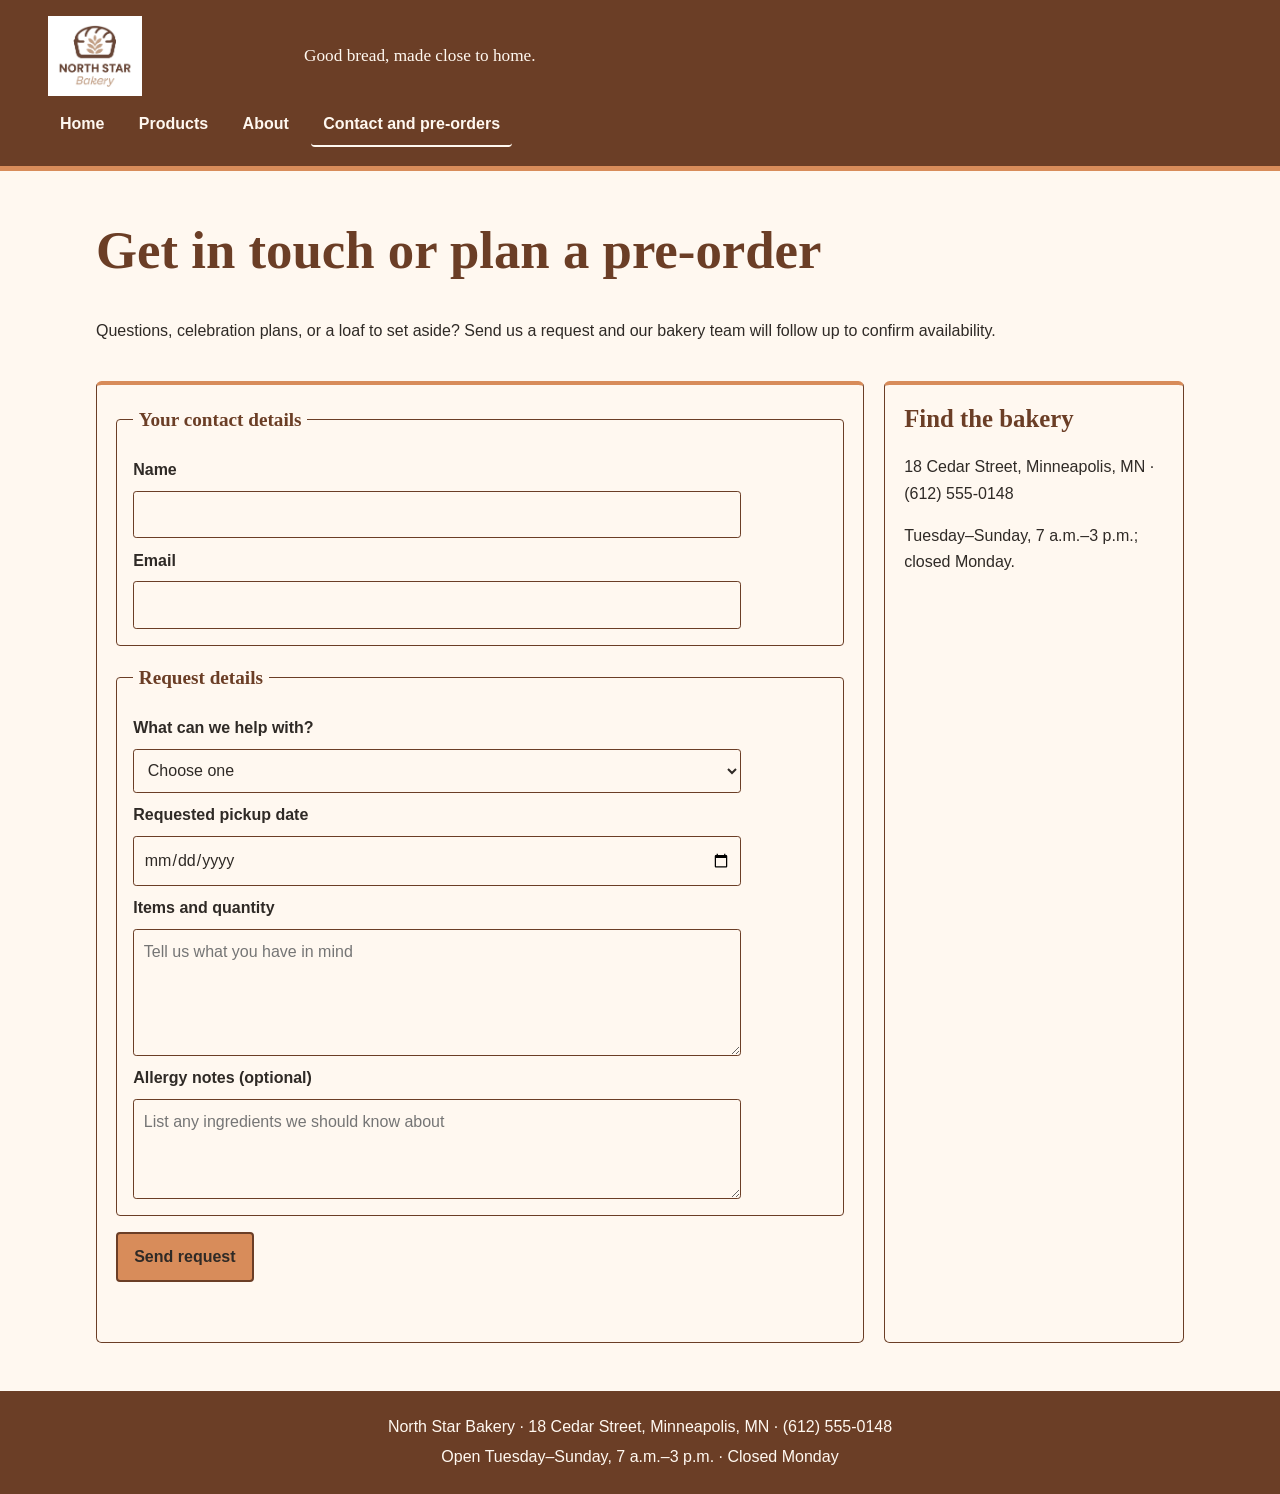
==== contact.html @ 90166654 "Add files via upload" ====
<!DOCTYPE html>
<html lang="en">
<head>
  <meta charset="utf-8">
  <meta name="viewport" content="width=device-width, initial-scale=1">
  <meta name="description" content="Contact North Star Bakery or request bread, pastry, and celebration cake pre-orders.">
  <link rel="stylesheet" href="styles.css">
  <title>Contact and pre-orders | North Star Bakery</title>
</head>
<body>
  <a class="skip-link" href="#main-content">Skip to content</a>
  <header class="site-header">
    <a href="index.html" aria-label="North Star Bakery home"><img src="assets/bakery-logo.png" alt="North Star Bakery"></a>
    <p>Good bread, made close to home.</p>
    <nav class="site-nav" aria-label="Main navigation">
      <ul>
        <li><a href="index.html">Home</a></li>
        <li><a href="services.html">Products</a></li>
        <li><a href="about.html">About</a></li>
        <li><a href="contact.html" aria-current="page">Contact and pre-orders</a></li>
      </ul>
    </nav>
  </header>
  <main id="main-content">
    <h1>Get in touch or plan a pre-order</h1>
    <div class="content-grid">
      <p>Questions, celebration plans, or a loaf to set aside? Send us a request and our bakery team will follow up to confirm availability.</p>
      <form id="preorder-form" action="#" method="get">
        <fieldset>
          <legend>Your contact details</legend>
          <label for="name">Name</label><input id="name" name="name" type="text" autocomplete="name" required minlength="2">
          <label for="email">Email</label><input id="email" name="email" type="email" autocomplete="email" required>
        </fieldset>
        <fieldset>
          <legend>Request details</legend>
          <label for="request-type">What can we help with?</label>
          <select id="request-type" name="request-type" required><option value="">Choose one</option><option value="pre-order">Pre-order</option><option value="question">General question</option><option value="event">Event or cake inquiry</option></select>
          <label for="pickup-date">Requested pickup date</label><input id="pickup-date" name="pickup-date" type="date" required>
          <label for="details">Items and quantity</label><textarea id="details" name="details" rows="4" required minlength="5" placeholder="Tell us what you have in mind"></textarea>
          <label for="allergies">Allergy notes (optional)</label><textarea id="allergies" name="allergies" rows="3" placeholder="List any ingredients we should know about"></textarea>
        </fieldset>
        <button type="submit">Send request</button>
        <p id="form-status" class="form-status" role="status" aria-live="polite"></p>
      </form>
      <section><h2>Find the bakery</h2><p>18 Cedar Street, Minneapolis, MN · (612) 555-0148</p><p>Tuesday–Sunday, 7 a.m.–3 p.m.; closed Monday.</p></section>
    </div>
  </main>
  <footer class="site-footer">
    <p>North Star Bakery · 18 Cedar Street, Minneapolis, MN · (612) 555-0148</p>
    <p>Open Tuesday–Sunday, 7 a.m.–3 p.m. · Closed Monday</p>
  </footer>
  <script>
    const preorderForm = document.querySelector('#preorder-form');
    const formStatus = document.querySelector('#form-status');

    preorderForm.addEventListener('submit', (event) => {
      event.preventDefault();
      const name = new FormData(preorderForm).get('name').trim();
      formStatus.textContent = `Thanks, ${name}. Your request is ready for the bakery team to review.`;
      preorderForm.reset();
    });
  </script>
</body>
</html>
---- styles.css ----
/* North Star Bakery: a warm, readable palette shared across every page. */
:root {
  color-scheme: light;
  --cream: #FFF8F0;
  --brown: #6B3E26;
  --peach: #D88C5A;
  --charcoal: #2F2A26;
  --accent-dark: #B65F32;
  --content-width: 68rem;
}

* { box-sizing: border-box; }
html { scroll-behavior: smooth; }
body {
  margin: 0;
  min-height: 100vh;
  display: flex;
  flex-direction: column;
  background: var(--cream);
  color: var(--charcoal);
  font-family: Arial, Helvetica, sans-serif;
  font-size: 1rem;
  line-height: 1.65;
}
img { display: block; max-width: 100%; height: auto; }
a { color: var(--brown); text-decoration-thickness: 0.08em; text-underline-offset: 0.18em; }
a:hover { color: var(--charcoal); }
a:focus-visible, button:focus-visible, input:focus-visible, select:focus-visible, textarea:focus-visible {
  outline: 3px solid var(--peach);
  outline-offset: 3px;
}
.skip-link {
  position: absolute; top: 0.5rem; left: 0.5rem; z-index: 2;
  padding: 0.55rem 0.8rem; transform: translateY(-160%);
  background: var(--cream); color: var(--charcoal); border: 2px solid var(--brown);
}
.skip-link:focus { transform: translateY(0); }
.site-header {
  padding: 1rem clamp(1rem, 4vw, 3rem) 1.2rem;
  background: var(--brown); color: var(--cream);
  border-bottom: 0.35rem solid var(--peach);
}
.site-header > a:first-child { display: inline-block; }
.site-header img { width: min(14rem, 65vw); max-height: 5rem; object-fit: contain; object-position: left center; }
.site-header p { margin: 0.45rem 0 1rem; font-family: Georgia, 'Times New Roman', serif; font-size: 1.08rem; }
.site-nav ul {
  display: flex; flex-wrap: wrap; gap: 0.4rem;
  margin: 0; padding: 0; list-style: none;
}
.site-nav a {
  display: block; padding: 0.45rem 0.75rem; border-radius: 0.25rem;
  color: var(--cream); font-weight: 700; text-decoration: none;
}
.site-nav a:hover, .site-nav a:focus-visible { background: var(--peach); color: var(--charcoal); }
.site-nav a[aria-current="page"] { border-bottom: 2px solid var(--cream); }
main { width: min(100% - 2rem, var(--content-width)); margin: 0 auto; padding: 2rem 0 3rem; flex: 1; }
h1, h2 { color: var(--brown); font-family: Georgia, 'Times New Roman', serif; line-height: 1.2; }
h1 { margin: 0 0 1.25rem; font-size: clamp(2rem, 7vw, 3.3rem); }
h2 { margin-top: 0; font-size: 1.55rem; }
.content-grid { display: flex; flex-direction: column; gap: 1.1rem; }
.content-grid > p, .content-grid > audio { width: 100%; }
.content-grid > section, .content-grid > figure, .content-grid > form {
  margin: 0; padding: 1.2rem; border: 1px solid var(--brown);
  border-top: 0.3rem solid var(--peach); border-radius: 0.35rem;
  background: var(--cream);
}
.content-grid section img { margin-top: 0.8rem; border-radius: 0.2rem; }
.content-grid picture, .content-grid figure img { display: block; }
.content-grid figure figcaption { margin-top: 0.8rem; color: var(--brown); font-style: italic; }
audio { width: min(100%, 35rem); }
form { width: 100%; }
fieldset { display: grid; gap: 0.25rem; margin: 0 0 1rem; padding: 1rem; border: 1px solid var(--brown); border-radius: 0.25rem; }
legend { padding: 0 0.35rem; color: var(--brown); font-family: Georgia, 'Times New Roman', serif; font-size: 1.2rem; font-weight: 700; }
label { display: inline-block; margin: 0.35rem 0 0.2rem; font-weight: 700; }
input, select, textarea {
  width: 100%; max-width: 38rem; min-height: 2.75rem; padding: 0.6rem;
  border: 1px solid var(--brown); border-radius: 0.2rem;
  background: var(--cream); color: var(--charcoal); font: inherit;
}
textarea { min-height: 6rem; resize: vertical; }
button {
  min-height: 2.8rem; padding: 0.6rem 1rem; border: 2px solid var(--brown);
  border-radius: 0.25rem; background: var(--peach); color: var(--charcoal);
  font: inherit; font-weight: 700; cursor: pointer;
}
button:hover { background: var(--brown); color: var(--cream); }
.text-link { font-weight: 700; }
.form-status { min-height: 1.65em; margin: 0.9rem 0 0; color: var(--accent-dark); font-weight: 700; }
.site-footer { padding: 1.2rem 1rem; background: var(--brown); color: var(--cream); text-align: center; }
.site-footer p { margin: 0.25rem auto; }

@media (min-width: 48rem) {
  .site-header { display: flex; align-items: center; flex-wrap: wrap; gap: 0.5rem 2rem; }
  .site-header > a:first-child { flex: 0 0 auto; }
  .site-header p { flex: 1 1 15rem; margin: 0; }
  .site-nav { flex: 1 0 100%; }
  .site-nav ul { gap: 0.65rem; }
  main { padding-top: 3rem; }
  .content-grid { flex-direction: row; flex-wrap: wrap; align-items: stretch; gap: 1.25rem; }
  .content-grid > p { flex: 1 1 100%; }
  .content-grid > section, .content-grid > figure { flex: 1 1 18rem; }
  .content-grid > form { flex: 1 1 100%; max-width: 48rem; }
}
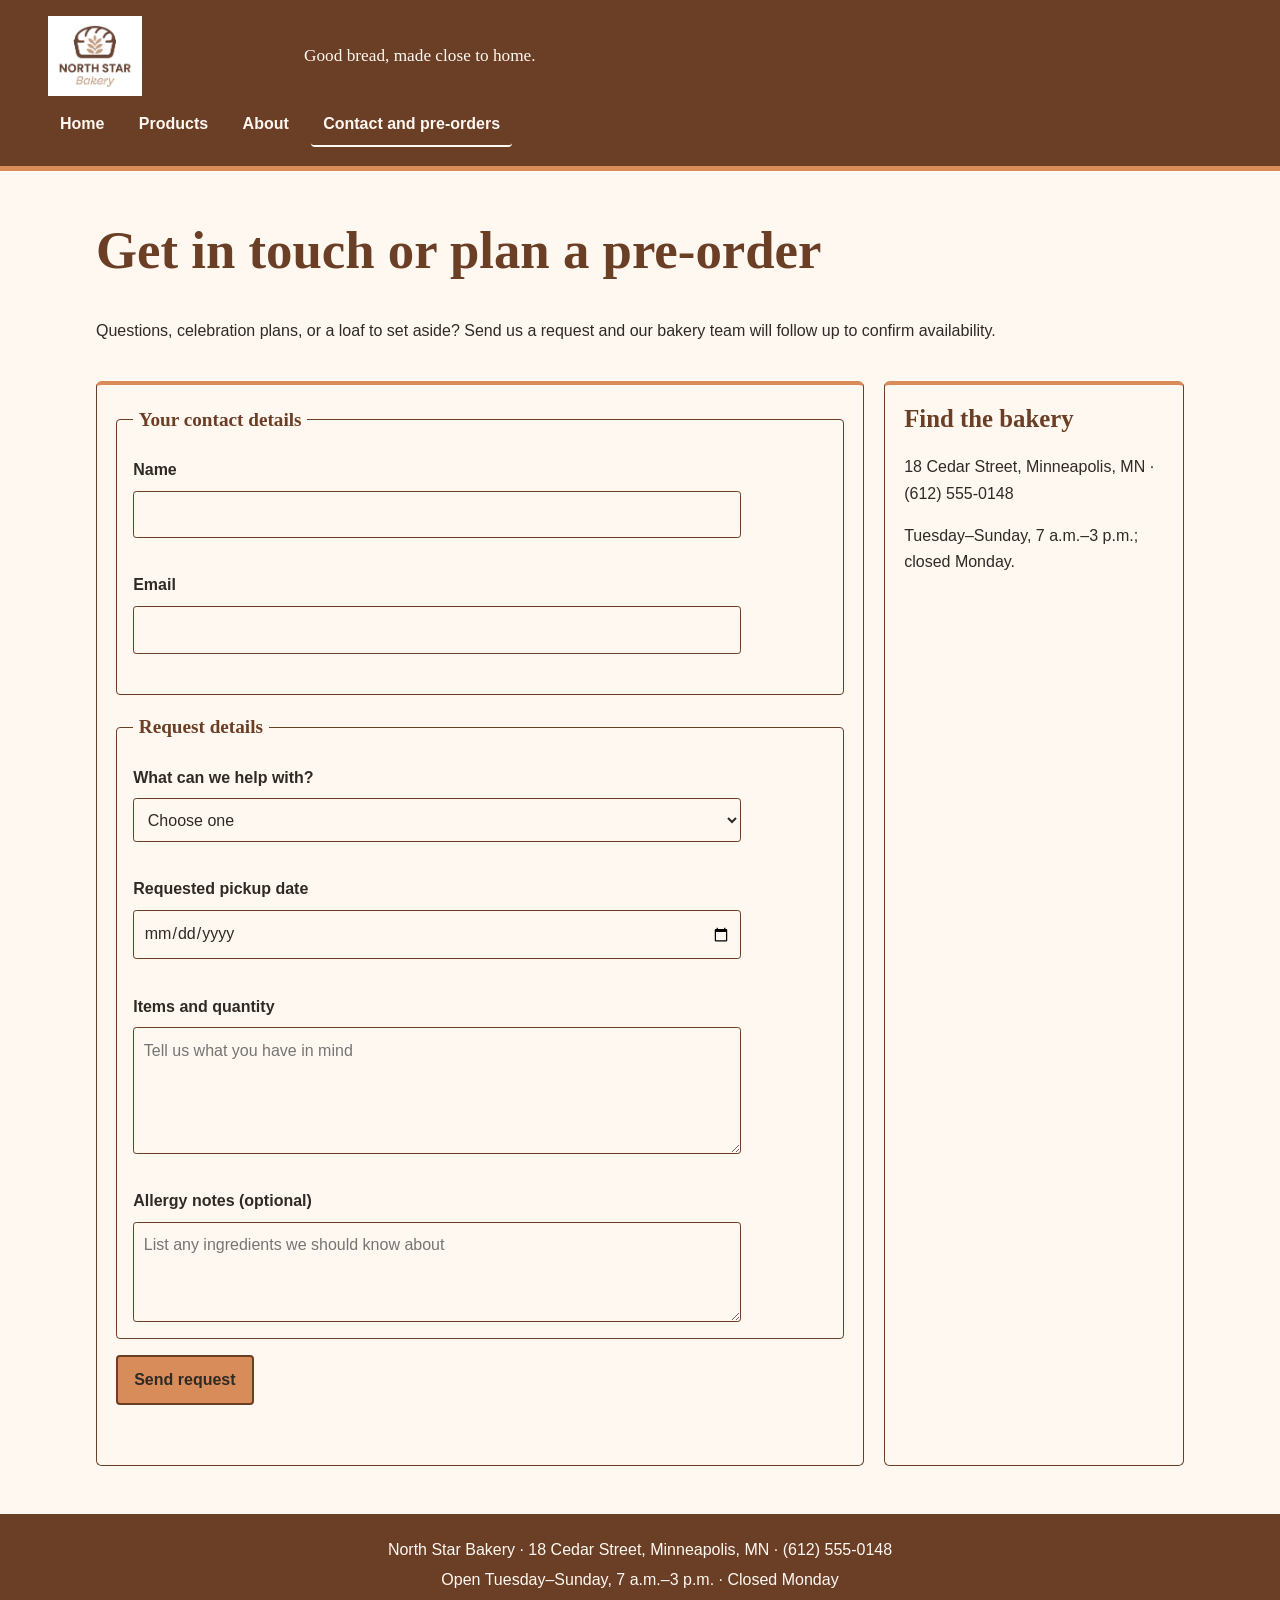
==== commit 89bbcd49: "Add files via upload" ====
--- a/contact.html
+++ b/contact.html
@@ -25,18 +25,23 @@
     <h1>Get in touch or plan a pre-order</h1>
     <div class="content-grid">
       <p>Questions, celebration plans, or a loaf to set aside? Send us a request and our bakery team will follow up to confirm availability.</p>
-      <form id="preorder-form" action="#" method="get">
+      <form id="preorder-form" action="#" method="get" novalidate>
         <fieldset>
           <legend>Your contact details</legend>
-          <label for="name">Name</label><input id="name" name="name" type="text" autocomplete="name" required minlength="2">
-          <label for="email">Email</label><input id="email" name="email" type="email" autocomplete="email" required>
+          <label for="name">Name</label><input id="name" name="name" type="text" autocomplete="name" required minlength="2" aria-describedby="name-error">
+          <span id="name-error" class="field-error"></span>
+          <label for="email">Email</label><input id="email" name="email" type="email" autocomplete="email" required aria-describedby="email-error">
+          <span id="email-error" class="field-error"></span>
         </fieldset>
         <fieldset>
           <legend>Request details</legend>
           <label for="request-type">What can we help with?</label>
-          <select id="request-type" name="request-type" required><option value="">Choose one</option><option value="pre-order">Pre-order</option><option value="question">General question</option><option value="event">Event or cake inquiry</option></select>
-          <label for="pickup-date">Requested pickup date</label><input id="pickup-date" name="pickup-date" type="date" required>
-          <label for="details">Items and quantity</label><textarea id="details" name="details" rows="4" required minlength="5" placeholder="Tell us what you have in mind"></textarea>
+          <select id="request-type" name="request-type" required aria-describedby="request-type-error"><option value="">Choose one</option><option value="pre-order">Pre-order</option><option value="question">General question</option><option value="event">Event or cake inquiry</option></select>
+          <span id="request-type-error" class="field-error"></span>
+          <label for="pickup-date">Requested pickup date</label><input id="pickup-date" name="pickup-date" type="date" required aria-describedby="pickup-date-error">
+          <span id="pickup-date-error" class="field-error"></span>
+          <label for="details">Items and quantity</label><textarea id="details" name="details" rows="4" required minlength="5" placeholder="Tell us what you have in mind" aria-describedby="details-error"></textarea>
+          <span id="details-error" class="field-error"></span>
           <label for="allergies">Allergy notes (optional)</label><textarea id="allergies" name="allergies" rows="3" placeholder="List any ingredients we should know about"></textarea>
         </fieldset>
         <button type="submit">Send request</button>
@@ -49,16 +54,6 @@
     <p>North Star Bakery · 18 Cedar Street, Minneapolis, MN · (612) 555-0148</p>
     <p>Open Tuesday–Sunday, 7 a.m.–3 p.m. · Closed Monday</p>
   </footer>
-  <script>
-    const preorderForm = document.querySelector('#preorder-form');
-    const formStatus = document.querySelector('#form-status');
-
-    preorderForm.addEventListener('submit', (event) => {
-      event.preventDefault();
-      const name = new FormData(preorderForm).get('name').trim();
-      formStatus.textContent = `Thanks, ${name}. Your request is ready for the bakery team to review.`;
-      preorderForm.reset();
-    });
-  </script>
+  <script src="app.js" defer></script>
 </body>
 </html>
--- a/styles.css
+++ b/styles.css
@@ -84,6 +84,10 @@
   font: inherit; font-weight: 700; cursor: pointer;
 }
 button:hover { background: var(--brown); color: var(--cream); }
+.filter-options { display: flex; flex-wrap: wrap; gap: 0.6rem; }
+.filter-options button[aria-pressed="true"] { background: var(--brown); color: var(--cream); }
+.field-error { min-height: 1.4em; color: #9B2C20; font-size: 0.92rem; font-weight: 700; }
+input[aria-invalid="true"], select[aria-invalid="true"], textarea[aria-invalid="true"] { border: 2px solid #9B2C20; }
 .text-link { font-weight: 700; }
 .form-status { min-height: 1.65em; margin: 0.9rem 0 0; color: var(--accent-dark); font-weight: 700; }
 .site-footer { padding: 1.2rem 1rem; background: var(--brown); color: var(--cream); text-align: center; }
